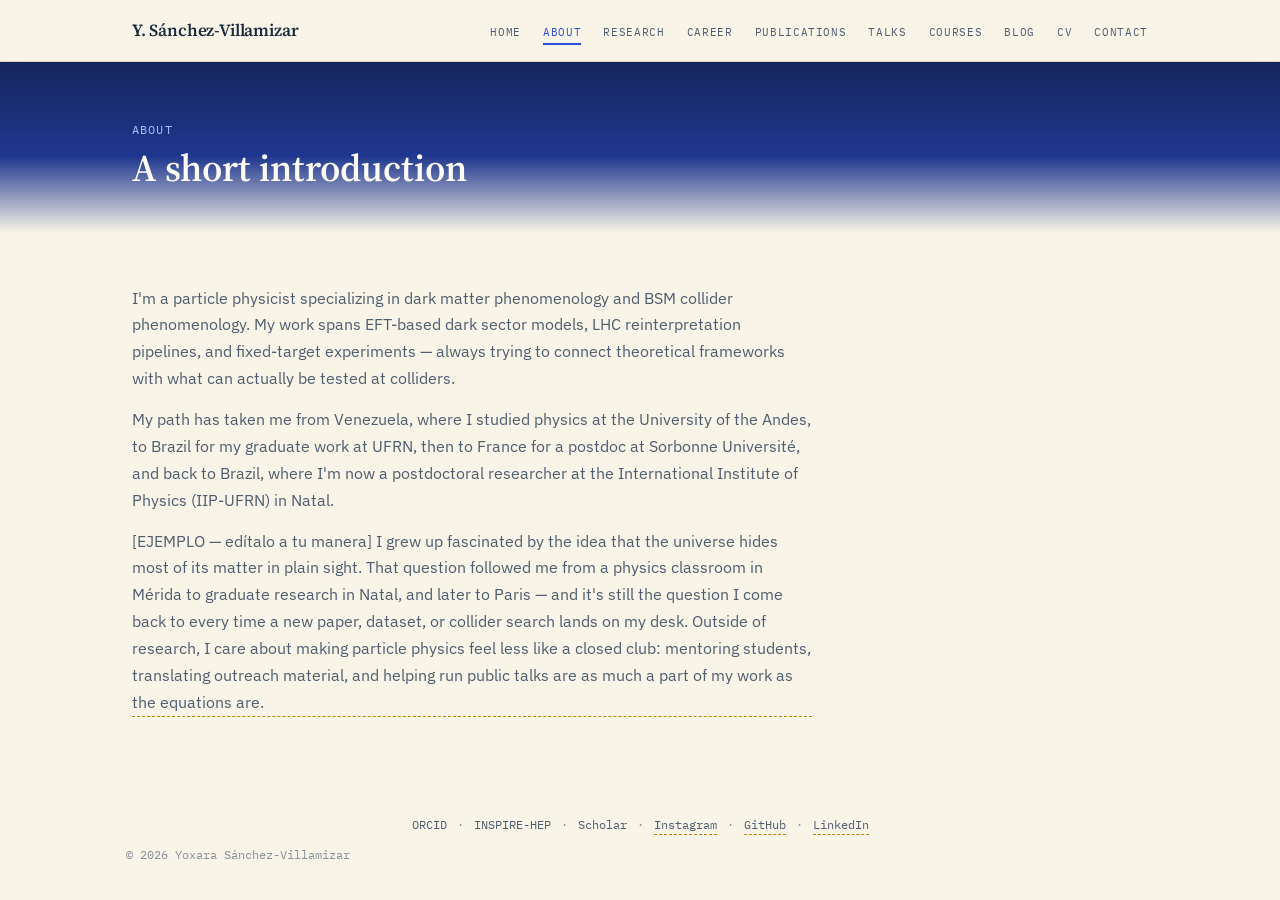
==== about.html @ 350db937 "new page" ====
<!DOCTYPE html>
<html lang="en">
<head>
<meta charset="UTF-8">
<meta name="viewport" content="width=device-width, initial-scale=1.0">
<title>About — Yoxara Sánchez-Villamizar</title>
<link rel="preconnect" href="https://fonts.googleapis.com">
<link href="https://fonts.googleapis.com/css2?family=Source+Serif+4:opsz,wght@8..60,400;8..60,500;8..60,600;8..60,700&family=IBM+Plex+Sans:wght@400;500;600&family=IBM+Plex+Mono:wght@400;500&display=swap" rel="stylesheet">
<link rel="stylesheet" href="styles.css">
</head>
<body>

<nav class="nav">
  <div class="nav-inner">
    <a href="index.html" class="nav-mark">Y. Sánchez-Villamizar</a>
    <button class="nav-burger" id="burger" aria-expanded="false">Menu ☰</button>
    <ul class="nav-links" id="navLinks">
      <li><a href="index.html">Home</a></li>
      <li><a href="about.html" class="active">About</a></li>
      <li><a href="research.html">Research</a></li>
      <li><a href="career.html">Career</a></li>
      <li><a href="publications.html">Publications</a></li>
      <li><a href="talks.html">Talks</a></li>
      <li><a href="courses.html">Courses</a></li>
      <li><a href="blog.html">Blog</a></li>
      <li><a href="cv.html">CV</a></li>
      <li><a href="contact.html">Contact</a></li>
    </ul>
  </div>
</nav>

<header class="banner banner-page" style="background-image:url('images/bg-about.jpg')">
  <div class="banner-overlay">
    <div class="container">
  <div class="eyebrow">About</div>
  <h1 class="page-title">A short introduction</h1>
</div>
  </div>
</header>

<main class="container page-main">
  <section class="reveal" style="border-bottom:none;">
    <p>
      I'm a particle physicist specializing in dark matter phenomenology and BSM collider
      phenomenology. My work spans EFT-based dark sector models, LHC reinterpretation pipelines,
      and fixed-target experiments — always trying to connect theoretical frameworks with what
      can actually be tested at colliders.
    </p>
    <p>
      My path has taken me from Venezuela, where I studied physics at the University of the Andes,
      to Brazil for my graduate work at UFRN, then to France for a postdoc at Sorbonne Université,
      and back to Brazil, where I'm now a postdoctoral researcher at the International Institute
      of Physics (IIP-UFRN) in Natal.
    </p>
    <p class="todo" data-todo="EJEMPLO — reescribe esto con tu voz; borra esta nota cuando lo edites">
      [EJEMPLO — edítalo a tu manera] I grew up fascinated by the idea that the universe hides
      most of its matter in plain sight. That question followed me from a physics classroom in
      Mérida to graduate research in Natal, and later to Paris — and it's still the question I
      come back to every time a new paper, dataset, or collider search lands on my desk. Outside
      of research, I care about making particle physics feel less like a closed club: mentoring
      students, translating outreach material, and helping run public talks are as much a part of
      my work as the equations are.
    </p>
  </section>
</main>

<footer>
  <div class="footer-social">
    <a href="https://orcid.org/0000-0001-6792-1734" target="_blank" rel="noopener">ORCID</a>
    <span>·</span>
    <a href="https://inspirehep.net/authors/1785072" target="_blank" rel="noopener">INSPIRE-HEP</a>
    <span>·</span>
    <a href="https://scholar.google.com/citations?user=L2GXOJ8AAAAJ&hl" target="_blank" rel="noopener">Scholar</a>
    <span>·</span>
    <a href="#" class="todo" data-todo="tu usuario de Instagram">Instagram</a>
    <span>·</span>
    <a href="#" class="todo" data-todo="tu usuario de GitHub">GitHub</a>
    <span>·</span>
    <a href="#" class="todo" data-todo="tu perfil de LinkedIn">LinkedIn</a>
  </div>
  <p>© <span id="year"></span> Yoxara Sánchez-Villamizar</p>
</footer>

<script src="site.js"></script>
</body>
</html>
---- styles.css ----
:root{
  --paper:#f8f4e8;
  --paper-raised:#fdfbf5;
  --ink:#1c2b3d;
  --ink-soft:#4f5d6e;
  --ink-faint:#8a9099;
  --accent:#2b4fd6;
  --accent-soft:#5470c9;
  --rule:#ddd3ba;
  --rule-soft:#e9e0cc;
  --todo:#b8860b;
  --todo-bg:#fdf5e2;
  --radius:3px;
  --shadow-sm:0 1px 2px rgba(28,43,61,.05), 0 1px 1px rgba(28,43,61,.04);
  --shadow-md:0 10px 24px -12px rgba(28,43,61,.18), 0 2px 6px rgba(28,43,61,.06);
  --ease:cubic-bezier(.22,1,.36,1);
  --serif:'Source Serif 4', Georgia, serif;
  --sans:'IBM Plex Sans', -apple-system, sans-serif;
  --mono:'IBM Plex Mono', 'SF Mono', monospace;
}
*{box-sizing:border-box; margin:0; padding:0;}
html{scroll-behavior:smooth;}
body{ background:var(--paper); color:var(--ink); font-family:var(--sans); line-height:1.68; font-size:16px; -webkit-font-smoothing:antialiased; }
.container{ max-width:1080px; margin:0 auto; padding:0 32px; }
a{ color:var(--accent); text-decoration:none; }
a:hover{ text-decoration:underline; }
a:focus-visible, button:focus-visible, input:focus-visible{ outline:2px solid var(--accent); outline-offset:2px; }

.todo{ position:relative; border-bottom:1.5px dashed var(--todo); cursor:help; }
.todo::after{
  content:attr(data-todo); position:absolute; left:0; bottom:-1.6em;
  font-family:var(--mono); font-size:11px; color:var(--todo); white-space:nowrap;
  opacity:0; pointer-events:none; transition:opacity .15s ease;
  background:var(--todo-bg); padding:2px 6px; border:1px solid var(--todo); z-index:5;
}
.todo:hover::after, .todo:focus-visible::after{ opacity:1; }

/* ---------- Nav (real links between pages) ---------- */
.nav{ position:sticky; top:0; z-index:20; background:rgba(248,244,232,0.88); border-bottom:1px solid var(--rule); backdrop-filter:blur(10px) saturate(1.1); transition:box-shadow .3s var(--ease); }
.nav-inner{ max-width:1080px; margin:0 auto; padding:16px 32px; display:flex; align-items:center; justify-content:space-between; gap:20px; flex-wrap:wrap; }
.nav-mark{ font-family:var(--serif); font-weight:600; font-size:17px; color:var(--ink); letter-spacing:-.01em; transition:opacity .2s var(--ease); }
.nav-mark:hover{ opacity:.7; text-decoration:none; }
.nav-links{ display:flex; gap:22px; list-style:none; flex-wrap:wrap; }
.nav-links a{ position:relative; font-family:var(--mono); font-size:11px; letter-spacing:.06em; text-transform:uppercase; color:var(--ink-soft); padding:4px 0; transition:color .2s var(--ease); }
.nav-links a::after{
  content:''; position:absolute; left:0; right:0; bottom:-2px; height:1.5px;
  background:var(--accent); transform:scaleX(0); transform-origin:left;
  transition:transform .25s var(--ease);
}
.nav-links a:hover{ color:var(--ink); text-decoration:none; }
.nav-links a:hover::after{ transform:scaleX(1); }
.nav-links a.active{ color:var(--accent); }
.nav-links a.active::after{ transform:scaleX(1); }

/* Mobile nav */
.nav-burger{ display:none; background:none; border:1px solid var(--rule); border-radius:var(--radius); padding:6px 10px; font-family:var(--mono); font-size:11px; color:var(--ink); }
@media (max-width:700px){
  .nav-burger{ display:block; }
  .nav-links{ display:none; width:100%; flex-direction:column; gap:2px; border-top:1px solid var(--rule); padding-top:10px; margin-top:8px; }
  .nav-links.open{ display:flex; }
}

/* ---------- Photo banner (page header / hero with background image) ---------- */
.banner{ position:relative; background-color:#16265e; background-size:cover; background-position:center; }
.banner-overlay{
  background:linear-gradient(180deg, rgba(22,38,94,.72) 0%, rgba(43,79,214,.4) 55%, var(--paper) 100%);
}
.banner-page .banner-overlay{ padding:58px 0 42px; }
.banner-hero .banner-overlay{ padding:70px 0 46px; }
.banner .eyebrow{ color:#a9c1ff; }
.banner .page-title, .banner .hero-title{ color:#fdfbf5; }
.banner .page-intro{ color:#e6e1d2; }
.banner .hero-authors{ color:#e6e1d2; }
.banner .hero-orcid, .banner .hero-orcid a{ color:#cdd6e6; }

/* ---------- Page header (no photo yet — plain paper version, unused once banner is added) ---------- */
.page-header{ padding:0; border:none; }
.eyebrow{ font-family:var(--mono); font-size:11.5px; text-transform:uppercase; letter-spacing:.1em; color:var(--accent); margin-bottom:8px; }
h1.page-title{ font-family:var(--serif); font-weight:600; font-size:clamp(28px,4.5vw,38px); line-height:1.15; }
.page-intro{ font-size:15.5px; color:var(--ink-soft); max-width:64ch; margin-top:12px; }

/* ---------- Hero (home page only) ---------- */
.hero{ padding:0; border:none; }
.hero-tag{ font-family:var(--mono); font-size:12.5px; color:var(--accent-soft); letter-spacing:.03em; margin-bottom:18px; }
.hero-tag span{ color:var(--ink-faint); }
h1.hero-title{ font-family:var(--serif); font-weight:600; font-size:clamp(32px, 5vw, 46px); line-height:1.12; margin-bottom:10px; }
.hero-authors{ font-size:15px; color:var(--ink-soft); margin-bottom:4px; }
.hero-orcid{ font-family:var(--mono); font-size:12px; color:var(--ink-faint); margin-bottom:28px; }
.hero-orcid a{ color:var(--ink-faint); }
.abstract-label{ font-family:var(--mono); font-size:11px; text-transform:uppercase; letter-spacing:.08em; color:var(--ink-faint); margin-bottom:8px; }
.abstract{ font-size:16.5px; color:var(--ink); max-width:66ch; border-left:2px solid var(--rule); padding-left:18px; }
.hero-links{ margin-top:26px; display:flex; gap:12px; flex-wrap:wrap; }
.hero-links a{ font-family:var(--mono); font-size:12px; border:1px solid var(--ink); padding:8px 16px; border-radius:var(--radius); color:var(--ink); transition:all .2s var(--ease); display:inline-block; }
.hero-links a:hover{ background:var(--ink); color:var(--paper); text-decoration:none; transform:translateY(-1px); box-shadow:var(--shadow-sm); }
.hero-links a.primary{ background:var(--accent); border-color:var(--accent); color:var(--paper-raised); box-shadow:var(--shadow-sm); }
.hero-links a.primary:hover{ background:#6f2c21; transform:translateY(-1px); box-shadow:var(--shadow-md); }

.divider{ display:flex; align-items:center; gap:14px; margin:0; color:var(--ink-faint); }
.divider::before, .divider::after{ content:''; flex:1; height:1px; background:var(--rule); }
.divider span{ font-family:var(--serif); font-style:italic; font-size:15px; color:var(--accent-soft); }

/* ---------- Home quick-links grid ---------- */
.quick-grid{ display:grid; grid-template-columns:repeat(auto-fit, minmax(200px,1fr)); gap:14px; margin-top:16px; }
.quick-card{ background:var(--paper-raised); border:1px solid var(--rule); border-radius:var(--radius); padding:20px; display:block; color:var(--ink); box-shadow:var(--shadow-sm); transition:transform .25s var(--ease), box-shadow .25s var(--ease), border-color .25s var(--ease); }
.quick-card:hover{ border-color:var(--accent-soft); text-decoration:none; transform:translateY(-3px); box-shadow:var(--shadow-md); }
.quick-card .qc-label{ font-family:var(--mono); font-size:10.5px; text-transform:uppercase; letter-spacing:.06em; color:var(--accent-soft); margin-bottom:6px; }
.quick-card h3{ font-family:var(--serif); font-size:16.5px; margin-bottom:4px; }
.quick-card p{ font-size:13px; color:var(--ink-soft); margin:0; }

/* ---------- Sections within a page ---------- */
section{ padding:52px 0; border-bottom:1px solid var(--rule); }
main > section:last-of-type, main.page-main{ border-bottom:none; }
h2.section-title{ font-family:var(--serif); font-weight:600; font-size:23px; margin-bottom:22px; padding-bottom:14px; border-bottom:1px solid var(--rule); }
p{ color:var(--ink-soft); margin-bottom:14px; max-width:68ch; }

/* ---------- Career timeline ---------- */
.timeline{ display:flex; flex-direction:column; position:relative; padding-left:26px; }
.timeline::before{ content:''; position:absolute; left:4px; top:6px; bottom:6px; width:1px; background:var(--rule); }
.tl-item{ display:grid; grid-template-columns:130px 1fr; gap:18px; padding:20px 0; position:relative; }
.tl-item::before{
  content:''; position:absolute; left:-26px; top:26px; width:9px; height:9px;
  border-radius:50%; background:var(--paper); border:2px solid var(--accent-soft);
}
.tl-item.current::before{ background:var(--accent); border-color:var(--accent); box-shadow:0 0 0 3px rgba(43,79,214,.16); }
.tl-date{ font-family:var(--mono); font-size:12px; color:var(--ink-faint); padding-top:3px; }
.tl-role{ font-family:var(--serif); font-weight:600; font-size:17.5px; margin-bottom:3px; }
.tl-place{ font-size:14.5px; color:var(--ink); margin-bottom:5px; }
.tl-desc{ font-size:13.8px; color:var(--ink-soft); }
.tl-item.current .tl-role::after{
  content:'current'; font-family:var(--mono); font-size:9.5px; text-transform:uppercase;
  color:var(--accent); border:1px solid var(--accent); border-radius:20px;
  padding:2px 8px; margin-left:10px; vertical-align:middle; letter-spacing:.06em;
}

/* ---------- Citation card (Publications / Talks) ---------- */
.citation{ border-left:2px solid var(--rule); padding:12px 0 12px 18px; margin-bottom:4px; transition:border-color .2s var(--ease); }
.citation:hover{ border-left-color:var(--accent-soft); }
.citation-meta{ font-family:var(--mono); font-size:11px; color:var(--ink-faint); display:flex; gap:10px; margin-bottom:5px; flex-wrap:wrap; }
.citation-meta .type{ color:var(--accent-soft); text-transform:uppercase; letter-spacing:.04em; }
.citation-title{ font-size:15px; color:var(--ink); font-weight:500; margin-bottom:3px; letter-spacing:-.005em; }
.citation-venue{ font-size:13.2px; color:var(--ink-soft); font-style:italic; }
.see-all{ margin-top:10px; font-family:var(--mono); font-size:12.5px; }
details.more-talks{ margin-top:4px; }
details.more-talks summary{ font-family:var(--mono); font-size:12.5px; color:var(--accent); cursor:pointer; list-style:none; }
details.more-talks summary::-webkit-details-marker{ display:none; }
details.more-talks summary::before{ content:'+ '; }
details.more-talks[open] summary::before{ content:'− '; }
details.more-talks .citation{ margin-top:12px; }

/* ---------- Cards (Research / Courses) ---------- */
.card-grid{ display:grid; grid-template-columns:repeat(auto-fit, minmax(230px,1fr)); gap:18px; }
.card{ background:var(--paper-raised); border:1px solid var(--rule); padding:20px; border-radius:var(--radius); box-shadow:var(--shadow-sm); transition:transform .25s var(--ease), box-shadow .25s var(--ease), border-color .25s var(--ease); }
.card:hover{ transform:translateY(-2px); box-shadow:var(--shadow-md); border-color:var(--accent-soft); }
.card h3{ font-family:var(--serif); font-size:16.5px; margin-bottom:8px; letter-spacing:-.005em; }
.card p{ font-size:13.3px; margin-bottom:10px; }
.tags{ display:flex; gap:6px; flex-wrap:wrap; }
.tag{ font-family:var(--mono); font-size:10.3px; color:var(--ink-soft); border:1px solid var(--rule); padding:2px 7px; border-radius:var(--radius); }

.two-col{ display:grid; grid-template-columns:1fr 1fr; gap:40px; }
@media (max-width:640px){ .two-col{ grid-template-columns:1fr; } }

.simple-list{ list-style:none; }
.simple-list li{ display:grid; grid-template-columns:110px 1fr; gap:14px; padding:10px 0; border-top:1px solid var(--rule); font-size:14px; }
.simple-list li:first-child{ border-top:none; }
.simple-list .yr{ font-family:var(--mono); color:var(--accent); font-size:12.5px; }
.simple-list .place{ color:var(--ink-faint); font-size:12.5px; display:block; margin-top:2px; }

.skills-block h4{ font-family:var(--mono); font-size:11px; text-transform:uppercase; letter-spacing:.06em; color:var(--ink-faint); margin-bottom:8px; }
.skills-block p{ font-size:14px; margin-bottom:22px; }

.post{ padding:16px 0; border-top:1px solid var(--rule); }
.post:first-child{ border-top:none; }
.post-date{ font-family:var(--mono); font-size:11.5px; color:var(--ink-faint); }
.post-title{ font-family:var(--serif); font-size:18px; margin:4px 0 6px; }
.post-excerpt{ font-size:14px; }

.contact-list{ display:flex; flex-direction:column; gap:10px; font-family:var(--mono); font-size:14px; }
.contact-list .label{ color:var(--ink-faint); display:inline-block; width:110px; }

footer{ padding:32px 0; text-align:center; }
footer p{ font-family:var(--mono); font-size:11.5px; color:var(--ink-faint); margin:0; }
.footer-social{ font-family:var(--mono); font-size:11.5px; color:var(--ink-faint); margin-bottom:10px; display:flex; align-items:center; justify-content:center; gap:10px; flex-wrap:wrap; }
.footer-social a{ color:var(--ink-soft); }
.footer-social a:hover{ color:var(--accent); }

@media (max-width:600px){
  .tl-item, .simple-list li{ grid-template-columns:1fr; gap:4px; }
}
@media (prefers-reduced-motion:no-preference){
  .reveal{ opacity:0; transform:translateY(14px); transition:opacity .5s ease, transform .5s ease; }
  .reveal.in{ opacity:1; transform:none; }
}
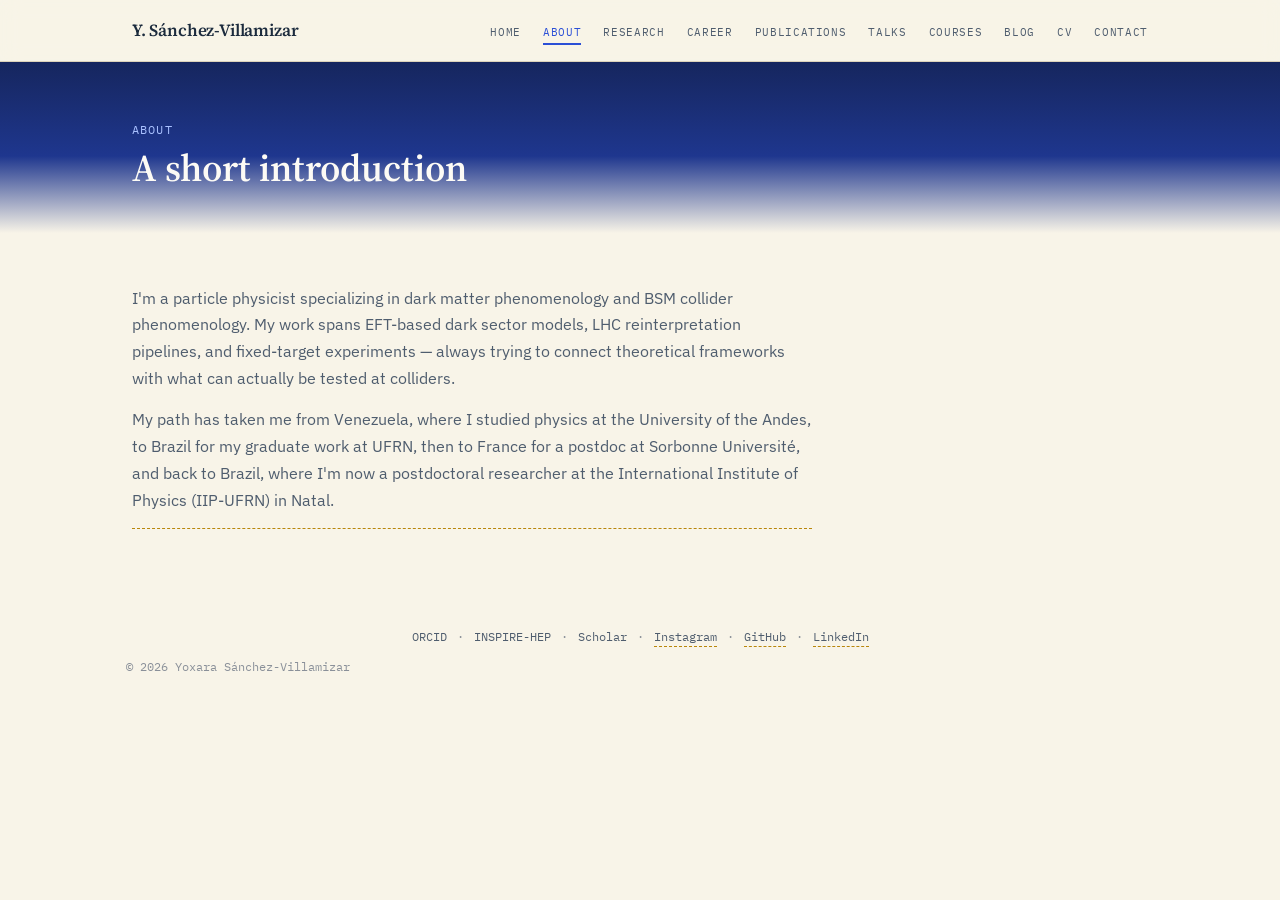
==== commit f4af5b16: "Remove example text from about.html Removed placeholder text about personal background and research " ====
--- a/about.html
+++ b/about.html
@@ -53,13 +53,7 @@
       of Physics (IIP-UFRN) in Natal.
     </p>
     <p class="todo" data-todo="EJEMPLO — reescribe esto con tu voz; borra esta nota cuando lo edites">
-      [EJEMPLO — edítalo a tu manera] I grew up fascinated by the idea that the universe hides
-      most of its matter in plain sight. That question followed me from a physics classroom in
-      Mérida to graduate research in Natal, and later to Paris — and it's still the question I
-      come back to every time a new paper, dataset, or collider search lands on my desk. Outside
-      of research, I care about making particle physics feel less like a closed club: mentoring
-      students, translating outreach material, and helping run public talks are as much a part of
-      my work as the equations are.
+
     </p>
   </section>
 </main>
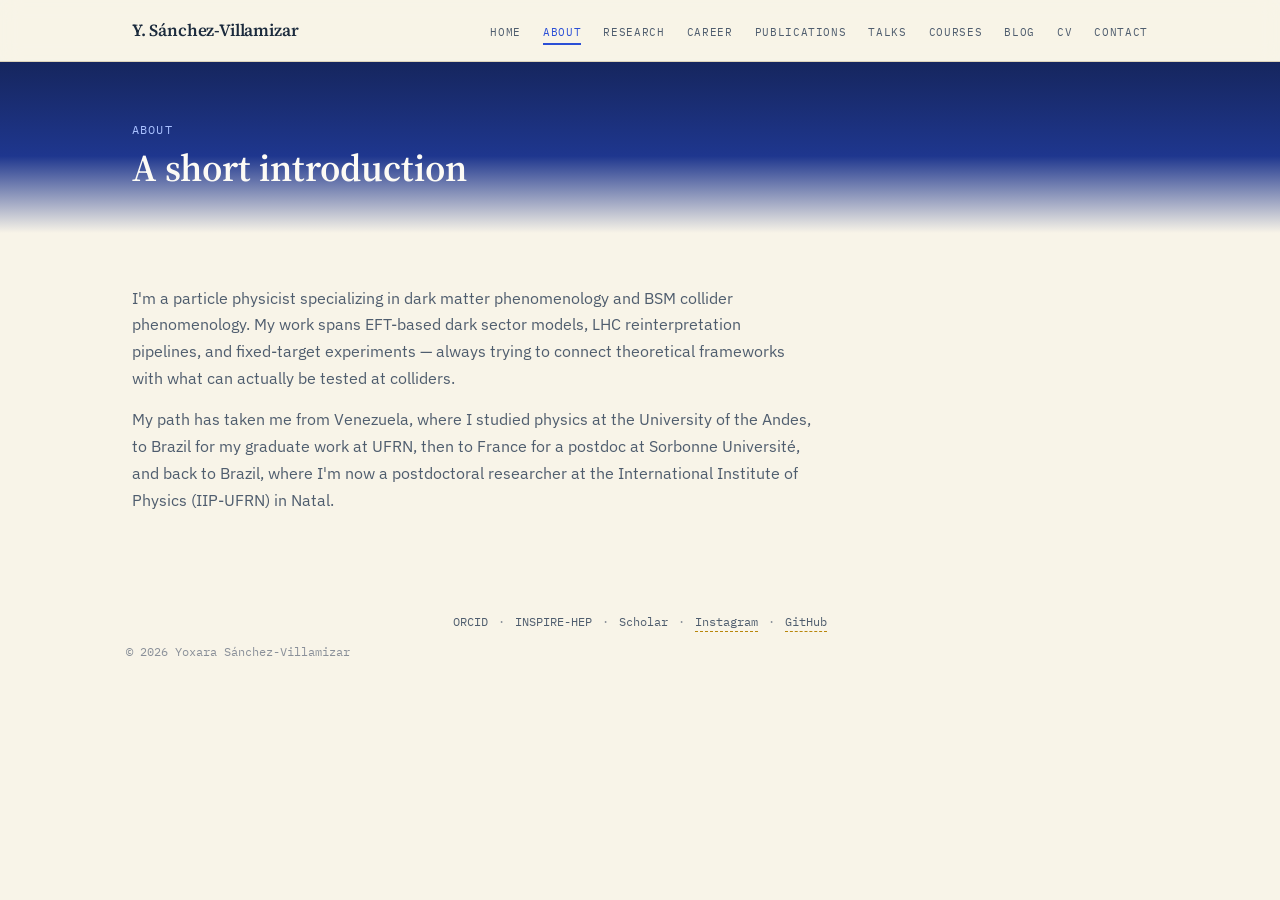
==== commit d0fdc12d: "Clean up about.html by removing todos and links Removed placeholder text and LinkedIn link from the " ====
--- a/about.html
+++ b/about.html
@@ -52,8 +52,6 @@
       and back to Brazil, where I'm now a postdoctoral researcher at the International Institute
       of Physics (IIP-UFRN) in Natal.
     </p>
-    <p class="todo" data-todo="EJEMPLO — reescribe esto con tu voz; borra esta nota cuando lo edites">
-
     </p>
   </section>
 </main>
@@ -69,8 +67,6 @@
     <a href="#" class="todo" data-todo="tu usuario de Instagram">Instagram</a>
     <span>·</span>
     <a href="#" class="todo" data-todo="tu usuario de GitHub">GitHub</a>
-    <span>·</span>
-    <a href="#" class="todo" data-todo="tu perfil de LinkedIn">LinkedIn</a>
   </div>
   <p>© <span id="year"></span> Yoxara Sánchez-Villamizar</p>
 </footer>
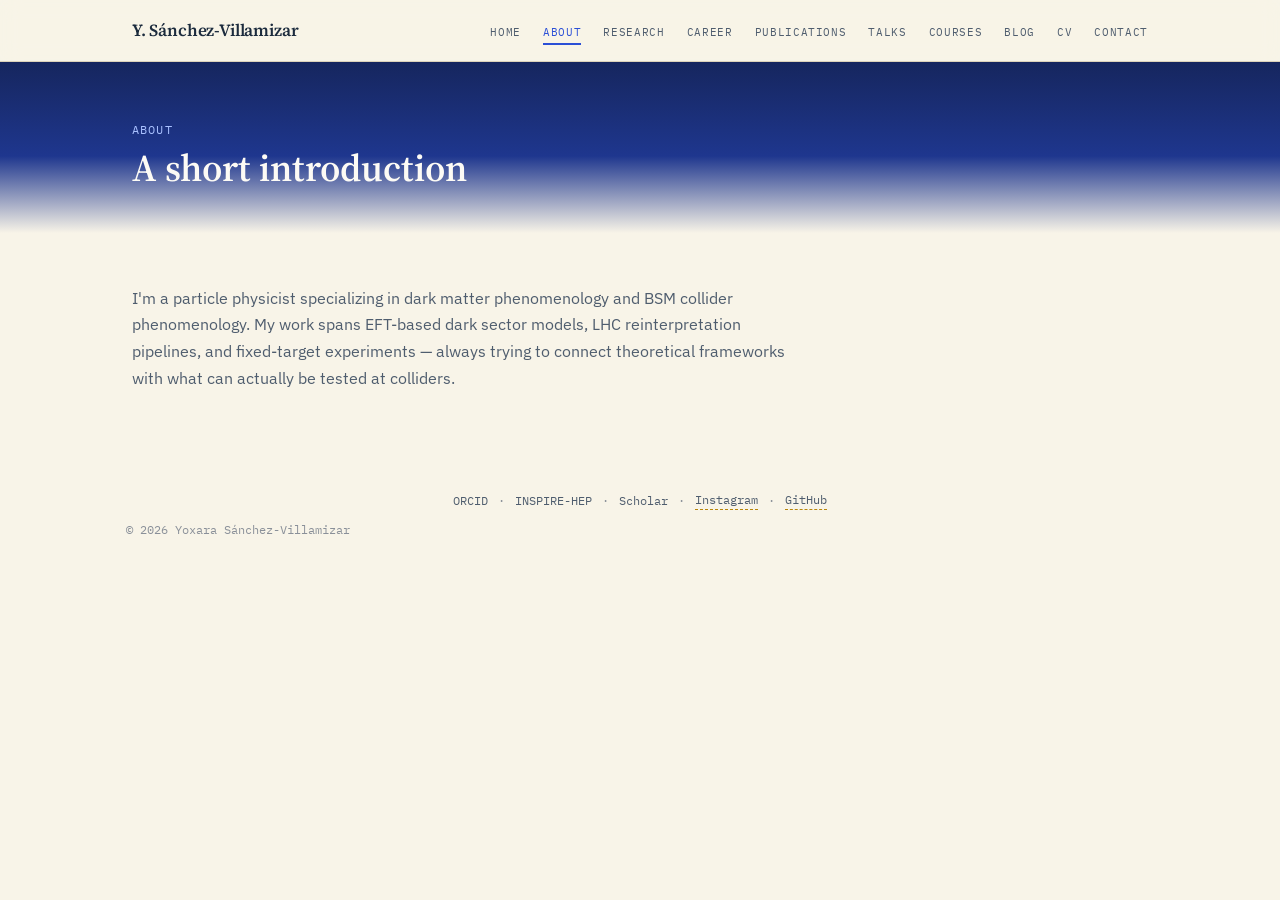
==== commit e7e04f78: "Update personal information in about.html" ====
--- a/about.html
+++ b/about.html
@@ -47,10 +47,10 @@
       can actually be tested at colliders.
     </p>
     <p>
-      My path has taken me from Venezuela, where I studied physics at the University of the Andes,
+      <!-- My path has taken me from Venezuela, where I studied physics at the University of the Andes,
       to Brazil for my graduate work at UFRN, then to France for a postdoc at Sorbonne Université,
       and back to Brazil, where I'm now a postdoctoral researcher at the International Institute
-      of Physics (IIP-UFRN) in Natal.
+      of Physics (IIP-UFRN) in Natal.-->
     </p>
     </p>
   </section>
@@ -64,9 +64,9 @@
     <span>·</span>
     <a href="https://scholar.google.com/citations?user=L2GXOJ8AAAAJ&hl" target="_blank" rel="noopener">Scholar</a>
     <span>·</span>
-    <a href="#" class="todo" data-todo="tu usuario de Instagram">Instagram</a>
+    <a href="#" class="todo" data-todo="@yoxarasv">Instagram</a>
     <span>·</span>
-    <a href="#" class="todo" data-todo="tu usuario de GitHub">GitHub</a>
+    <a href="#" class="todo" data-todo="Yoxara">GitHub</a>
   </div>
   <p>© <span id="year"></span> Yoxara Sánchez-Villamizar</p>
 </footer>
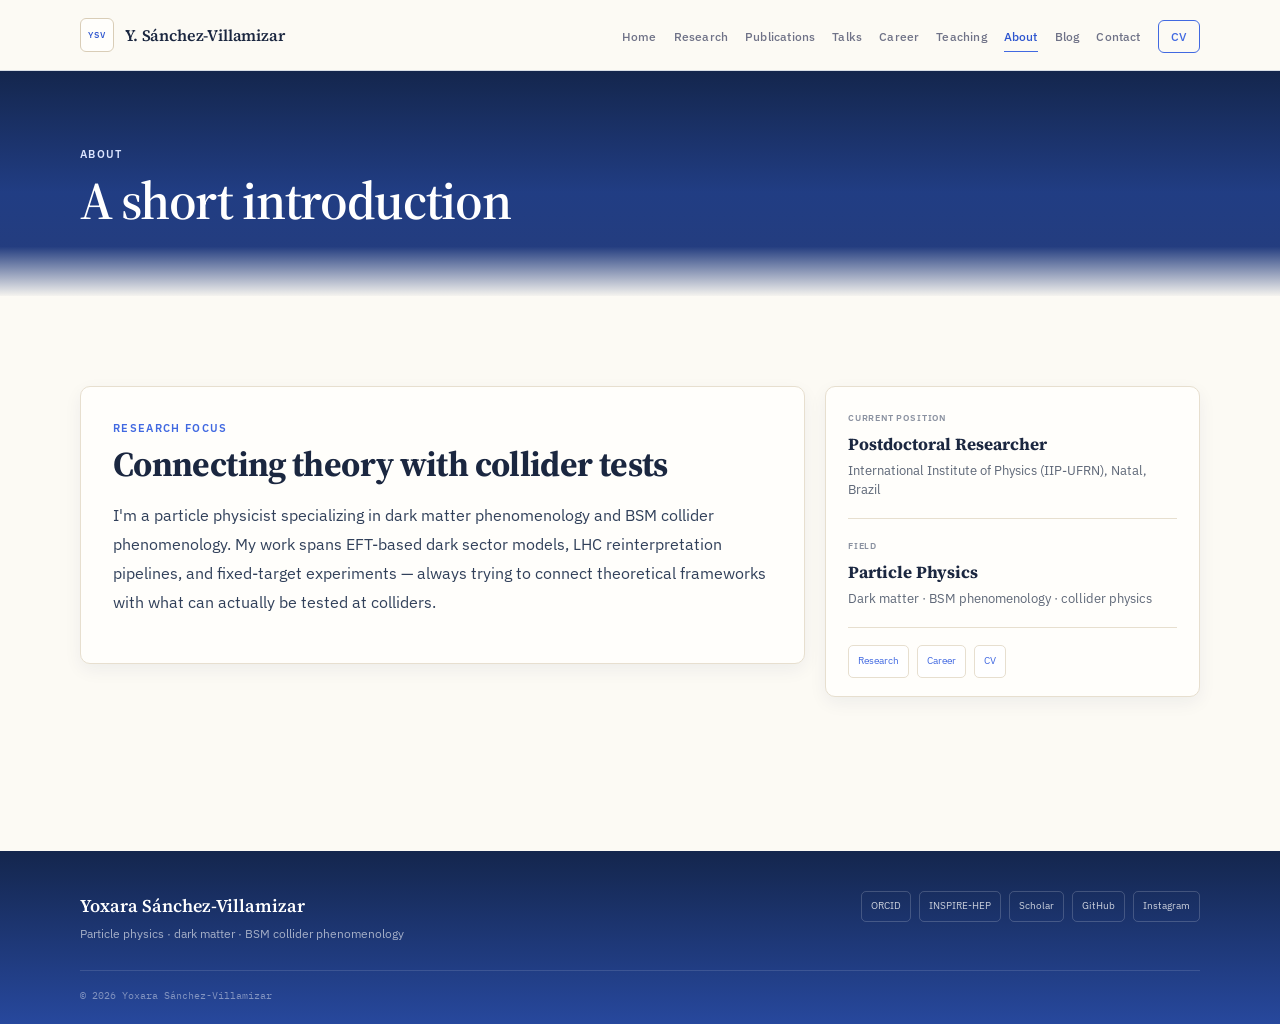
==== commit 1cc7d7b6: "update page" ====
--- a/about.html
+++ b/about.html
@@ -1,76 +1,81 @@
 <!DOCTYPE html>
+
 <html lang="en">
 <head>
-<meta charset="UTF-8">
-<meta name="viewport" content="width=device-width, initial-scale=1.0">
+<meta charset="utf-8"/>
+<meta content="width=device-width, initial-scale=1.0" name="viewport"/>
 <title>About — Yoxara Sánchez-Villamizar</title>
-<link rel="preconnect" href="https://fonts.googleapis.com">
-<link href="https://fonts.googleapis.com/css2?family=Source+Serif+4:opsz,wght@8..60,400;8..60,500;8..60,600;8..60,700&family=IBM+Plex+Sans:wght@400;500;600&family=IBM+Plex+Mono:wght@400;500&display=swap" rel="stylesheet">
-<link rel="stylesheet" href="styles.css">
+<meta content="About Yoxara Sánchez-Villamizar, particle physicist working on dark matter and BSM collider phenomenology." name="description"/>
+<meta content="#101d36" name="theme-color"/>
+<link href="https://yoxara.github.io/about.html" rel="canonical"/>
+<link href="https://fonts.googleapis.com" rel="preconnect"/>
+<link crossorigin="" href="https://fonts.gstatic.com" rel="preconnect"/>
+<link href="https://fonts.googleapis.com/css2?family=Source+Serif+4:opsz,wght@8..60,500;8..60,600;8..60,700&amp;family=IBM+Plex+Sans:wght@400;500;600&amp;family=IBM+Plex+Mono:wght@400;500&amp;display=swap" rel="stylesheet"/>
+<link href="styles.css" rel="stylesheet"/>
 </head>
-<body>
-
-<nav class="nav">
-  <div class="nav-inner">
-    <a href="index.html" class="nav-mark">Y. Sánchez-Villamizar</a>
-    <button class="nav-burger" id="burger" aria-expanded="false">Menu ☰</button>
-    <ul class="nav-links" id="navLinks">
-      <li><a href="index.html">Home</a></li>
-      <li><a href="about.html" class="active">About</a></li>
-      <li><a href="research.html">Research</a></li>
-      <li><a href="career.html">Career</a></li>
-      <li><a href="publications.html">Publications</a></li>
-      <li><a href="talks.html">Talks</a></li>
-      <li><a href="courses.html">Courses</a></li>
-      <li><a href="blog.html">Blog</a></li>
-      <li><a href="cv.html">CV</a></li>
-      <li><a href="contact.html">Contact</a></li>
-    </ul>
-  </div>
+<body class="page-about">
+<a class="skip-link" href="#main">Skip to content</a>
+<nav aria-label="Primary navigation" class="nav">
+<div class="nav-inner">
+<a aria-label="Yoxara Sánchez-Villamizar — Home" class="nav-mark" href="index.html">
+<span class="nav-monogram">YSV</span>
+<span class="nav-name">Y. Sánchez-Villamizar</span>
+</a>
+<button aria-controls="navLinks" aria-expanded="false" aria-label="Open navigation menu" class="nav-burger" id="burger" type="button">
+<span></span><span></span><span></span>
+</button>
+<ul class="nav-links" id="navLinks">
+<li><a href="index.html">Home</a></li>
+<li><a href="research.html">Research</a></li>
+<li><a href="publications.html">Publications</a></li>
+<li><a href="talks.html">Talks</a></li>
+<li><a href="career.html">Career</a></li>
+<li><a href="courses.html">Teaching</a></li>
+<li><a aria-current="page" class="active" href="about.html">About</a></li>
+<li><a href="blog.html">Blog</a></li>
+<li><a href="contact.html">Contact</a></li>
+<li><a class="nav-cv" href="cv.html">CV</a></li>
+</ul>
+</div>
 </nav>
-
 <header class="banner banner-page" style="background-image:url('images/bg-about.jpg')">
-  <div class="banner-overlay">
-    <div class="container">
-  <div class="eyebrow">About</div>
-  <h1 class="page-title">A short introduction</h1>
+<div class="banner-overlay">
+<div class="container">
+<div class="eyebrow">About</div>
+<h1 class="page-title">A short introduction</h1>
 </div>
-  </div>
+</div>
 </header>
-
-<main class="container page-main">
-  <section class="reveal" style="border-bottom:none;">
-    <p>
-      I'm a particle physicist specializing in dark matter phenomenology and BSM collider
-      phenomenology. My work spans EFT-based dark sector models, LHC reinterpretation pipelines,
-      and fixed-target experiments — always trying to connect theoretical frameworks with what
-      can actually be tested at colliders.
-    </p>
-    <p>
-      <!-- My path has taken me from Venezuela, where I studied physics at the University of the Andes,
-      to Brazil for my graduate work at UFRN, then to France for a postdoc at Sorbonne Université,
-      and back to Brazil, where I'm now a postdoctoral researcher at the International Institute
-      of Physics (IIP-UFRN) in Natal.-->
-    </p>
-    </p>
-  </section>
+<main class="container page-main" id="main">
+<section class="about-layout reveal">
+<article class="prose-card">
+<div class="eyebrow">Research focus</div>
+<h2>Connecting theory with collider tests</h2>
+<p>I'm a particle physicist specializing in dark matter phenomenology and BSM collider phenomenology. My work spans EFT-based dark sector models, LHC reinterpretation pipelines, and fixed-target experiments — always trying to connect theoretical frameworks with what can actually be tested at colliders.</p>
+</article>
+<aside class="profile-panel">
+<div class="profile-item"><span>Current position</span><strong>Postdoctoral Researcher</strong><small>International Institute of Physics (IIP-UFRN), Natal, Brazil</small></div>
+<div class="profile-item"><span>Field</span><strong>Particle Physics</strong><small>Dark matter · BSM phenomenology · collider physics</small></div>
+<div class="profile-actions"><a href="research.html">Research</a><a href="career.html">Career</a><a href="cv.html">CV</a></div>
+</aside>
+</section>
 </main>
-
-<footer>
-  <div class="footer-social">
-    <a href="https://orcid.org/0000-0001-6792-1734" target="_blank" rel="noopener">ORCID</a>
-    <span>·</span>
-    <a href="https://inspirehep.net/authors/1785072" target="_blank" rel="noopener">INSPIRE-HEP</a>
-    <span>·</span>
-    <a href="https://scholar.google.com/citations?user=L2GXOJ8AAAAJ&hl" target="_blank" rel="noopener">Scholar</a>
-    <span>·</span>
-    <a href="#" class="todo" data-todo="@yoxarasv">Instagram</a>
-    <span>·</span>
-    <a href="#" class="todo" data-todo="Yoxara">GitHub</a>
-  </div>
-  <p>© <span id="year"></span> Yoxara Sánchez-Villamizar</p>
+<footer class="site-footer">
+<div class="container footer-inner">
+<div>
+<div class="footer-name">Yoxara Sánchez-Villamizar</div>
+<p>Particle physics · dark matter · BSM collider phenomenology</p>
+</div>
+<div aria-label="External profiles" class="footer-social">
+<a href="https://orcid.org/0000-0001-6792-1734" rel="noopener" target="_blank">ORCID</a>
+<a href="https://inspirehep.net/authors/1785072" rel="noopener" target="_blank">INSPIRE-HEP</a>
+<a href="https://scholar.google.com/citations?user=L2GXOJ8AAAAJ" rel="noopener" target="_blank">Scholar</a>
+<a href="https://github.com/Yoxara" rel="noopener" target="_blank">GitHub</a>
+<a href="https://www.instagram.com/yoxara_sv/" rel="noopener" target="_blank">Instagram</a>
+</div>
+</div>
+<div class="container footer-bottom">© <span id="year"></span> Yoxara Sánchez-Villamizar</div>
 </footer>
-
 <script src="site.js"></script>
 </body>
-</html>
+</html>
--- a/styles.css
+++ b/styles.css
@@ -1,192 +1,258 @@
 :root{
-  --paper:#f8f4e8;
-  --paper-raised:#fdfbf5;
-  --ink:#1c2b3d;
-  --ink-soft:#4f5d6e;
-  --ink-faint:#8a9099;
-  --accent:#2b4fd6;
-  --accent-soft:#5470c9;
-  --rule:#ddd3ba;
-  --rule-soft:#e9e0cc;
-  --todo:#b8860b;
-  --todo-bg:#fdf5e2;
-  --radius:3px;
-  --shadow-sm:0 1px 2px rgba(28,43,61,.05), 0 1px 1px rgba(28,43,61,.04);
-  --shadow-md:0 10px 24px -12px rgba(28,43,61,.18), 0 2px 6px rgba(28,43,61,.06);
+  --bg:#fcfaf4;
+  --surface:#fffefb;
+  --surface-soft:#ffffff;
+  --ink:#1b2740;
+  --ink-2:#31405a;
+  --muted:#5f6878;
+  --faint:#8a91a0;
+  --accent:#4169e1;
+  --accent-strong:#2d55cf;
+  --accent-soft:#e9efff;
+  --line:#e7dfcf;
+  --line-strong:#d9cdb7;
+  --navy:#14264d;
+  --navy-2:#27489d;
+  --radius-sm:6px;
+  --radius:10px;
+  --radius-lg:14px;
+  --shadow-sm:0 6px 18px rgba(20,38,77,.06);
+  --shadow-md:0 16px 36px rgba(20,38,77,.09);
   --ease:cubic-bezier(.22,1,.36,1);
-  --serif:'Source Serif 4', Georgia, serif;
-  --sans:'IBM Plex Sans', -apple-system, sans-serif;
-  --mono:'IBM Plex Mono', 'SF Mono', monospace;
-}
-*{box-sizing:border-box; margin:0; padding:0;}
-html{scroll-behavior:smooth;}
-body{ background:var(--paper); color:var(--ink); font-family:var(--sans); line-height:1.68; font-size:16px; -webkit-font-smoothing:antialiased; }
-.container{ max-width:1080px; margin:0 auto; padding:0 32px; }
-a{ color:var(--accent); text-decoration:none; }
-a:hover{ text-decoration:underline; }
-a:focus-visible, button:focus-visible, input:focus-visible{ outline:2px solid var(--accent); outline-offset:2px; }
-
-.todo{ position:relative; border-bottom:1.5px dashed var(--todo); cursor:help; }
-.todo::after{
-  content:attr(data-todo); position:absolute; left:0; bottom:-1.6em;
-  font-family:var(--mono); font-size:11px; color:var(--todo); white-space:nowrap;
-  opacity:0; pointer-events:none; transition:opacity .15s ease;
-  background:var(--todo-bg); padding:2px 6px; border:1px solid var(--todo); z-index:5;
-}
-.todo:hover::after, .todo:focus-visible::after{ opacity:1; }
-
-/* ---------- Nav (real links between pages) ---------- */
-.nav{ position:sticky; top:0; z-index:20; background:rgba(248,244,232,0.88); border-bottom:1px solid var(--rule); backdrop-filter:blur(10px) saturate(1.1); transition:box-shadow .3s var(--ease); }
-.nav-inner{ max-width:1080px; margin:0 auto; padding:16px 32px; display:flex; align-items:center; justify-content:space-between; gap:20px; flex-wrap:wrap; }
-.nav-mark{ font-family:var(--serif); font-weight:600; font-size:17px; color:var(--ink); letter-spacing:-.01em; transition:opacity .2s var(--ease); }
-.nav-mark:hover{ opacity:.7; text-decoration:none; }
-.nav-links{ display:flex; gap:22px; list-style:none; flex-wrap:wrap; }
-.nav-links a{ position:relative; font-family:var(--mono); font-size:11px; letter-spacing:.06em; text-transform:uppercase; color:var(--ink-soft); padding:4px 0; transition:color .2s var(--ease); }
-.nav-links a::after{
-  content:''; position:absolute; left:0; right:0; bottom:-2px; height:1.5px;
-  background:var(--accent); transform:scaleX(0); transform-origin:left;
-  transition:transform .25s var(--ease);
-}
-.nav-links a:hover{ color:var(--ink); text-decoration:none; }
-.nav-links a:hover::after{ transform:scaleX(1); }
-.nav-links a.active{ color:var(--accent); }
-.nav-links a.active::after{ transform:scaleX(1); }
-
-/* Mobile nav */
-.nav-burger{ display:none; background:none; border:1px solid var(--rule); border-radius:var(--radius); padding:6px 10px; font-family:var(--mono); font-size:11px; color:var(--ink); }
-@media (max-width:700px){
-  .nav-burger{ display:block; }
-  .nav-links{ display:none; width:100%; flex-direction:column; gap:2px; border-top:1px solid var(--rule); padding-top:10px; margin-top:8px; }
-  .nav-links.open{ display:flex; }
-}
-
-/* ---------- Photo banner (page header / hero with background image) ---------- */
-.banner{ position:relative; background-color:#16265e; background-size:cover; background-position:center; }
-.banner-overlay{
-  background:linear-gradient(180deg, rgba(22,38,94,.72) 0%, rgba(43,79,214,.4) 55%, var(--paper) 100%);
-}
-.banner-page .banner-overlay{ padding:58px 0 42px; }
-.banner-hero .banner-overlay{ padding:70px 0 46px; }
-.banner .eyebrow{ color:#a9c1ff; }
-.banner .page-title, .banner .hero-title{ color:#fdfbf5; }
-.banner .page-intro{ color:#e6e1d2; }
-.banner .hero-authors{ color:#e6e1d2; }
-.banner .hero-orcid, .banner .hero-orcid a{ color:#cdd6e6; }
-
-/* ---------- Page header (no photo yet — plain paper version, unused once banner is added) ---------- */
-.page-header{ padding:0; border:none; }
-.eyebrow{ font-family:var(--mono); font-size:11.5px; text-transform:uppercase; letter-spacing:.1em; color:var(--accent); margin-bottom:8px; }
-h1.page-title{ font-family:var(--serif); font-weight:600; font-size:clamp(28px,4.5vw,38px); line-height:1.15; }
-.page-intro{ font-size:15.5px; color:var(--ink-soft); max-width:64ch; margin-top:12px; }
-
-/* ---------- Hero (home page only) ---------- */
-.hero{ padding:0; border:none; }
-.hero-tag{ font-family:var(--mono); font-size:12.5px; color:var(--accent-soft); letter-spacing:.03em; margin-bottom:18px; }
-.hero-tag span{ color:var(--ink-faint); }
-h1.hero-title{ font-family:var(--serif); font-weight:600; font-size:clamp(32px, 5vw, 46px); line-height:1.12; margin-bottom:10px; }
-.hero-authors{ font-size:15px; color:var(--ink-soft); margin-bottom:4px; }
-.hero-orcid{ font-family:var(--mono); font-size:12px; color:var(--ink-faint); margin-bottom:28px; }
-.hero-orcid a{ color:var(--ink-faint); }
-.abstract-label{ font-family:var(--mono); font-size:11px; text-transform:uppercase; letter-spacing:.08em; color:var(--ink-faint); margin-bottom:8px; }
-.abstract{ font-size:16.5px; color:var(--ink); max-width:66ch; border-left:2px solid var(--rule); padding-left:18px; }
-.hero-links{ margin-top:26px; display:flex; gap:12px; flex-wrap:wrap; }
-.hero-links a{ font-family:var(--mono); font-size:12px; border:1px solid var(--ink); padding:8px 16px; border-radius:var(--radius); color:var(--ink); transition:all .2s var(--ease); display:inline-block; }
-.hero-links a:hover{ background:var(--ink); color:var(--paper); text-decoration:none; transform:translateY(-1px); box-shadow:var(--shadow-sm); }
-.hero-links a.primary{ background:var(--accent); border-color:var(--accent); color:var(--paper-raised); box-shadow:var(--shadow-sm); }
-.hero-links a.primary:hover{ background:#6f2c21; transform:translateY(-1px); box-shadow:var(--shadow-md); }
-
-.divider{ display:flex; align-items:center; gap:14px; margin:0; color:var(--ink-faint); }
-.divider::before, .divider::after{ content:''; flex:1; height:1px; background:var(--rule); }
-.divider span{ font-family:var(--serif); font-style:italic; font-size:15px; color:var(--accent-soft); }
-
-/* ---------- Home quick-links grid ---------- */
-.quick-grid{ display:grid; grid-template-columns:repeat(auto-fit, minmax(200px,1fr)); gap:14px; margin-top:16px; }
-.quick-card{ background:var(--paper-raised); border:1px solid var(--rule); border-radius:var(--radius); padding:20px; display:block; color:var(--ink); box-shadow:var(--shadow-sm); transition:transform .25s var(--ease), box-shadow .25s var(--ease), border-color .25s var(--ease); }
-.quick-card:hover{ border-color:var(--accent-soft); text-decoration:none; transform:translateY(-3px); box-shadow:var(--shadow-md); }
-.quick-card .qc-label{ font-family:var(--mono); font-size:10.5px; text-transform:uppercase; letter-spacing:.06em; color:var(--accent-soft); margin-bottom:6px; }
-.quick-card h3{ font-family:var(--serif); font-size:16.5px; margin-bottom:4px; }
-.quick-card p{ font-size:13px; color:var(--ink-soft); margin:0; }
-
-/* ---------- Sections within a page ---------- */
-section{ padding:52px 0; border-bottom:1px solid var(--rule); }
-main > section:last-of-type, main.page-main{ border-bottom:none; }
-h2.section-title{ font-family:var(--serif); font-weight:600; font-size:23px; margin-bottom:22px; padding-bottom:14px; border-bottom:1px solid var(--rule); }
-p{ color:var(--ink-soft); margin-bottom:14px; max-width:68ch; }
-
-/* ---------- Career timeline ---------- */
-.timeline{ display:flex; flex-direction:column; position:relative; padding-left:26px; }
-.timeline::before{ content:''; position:absolute; left:4px; top:6px; bottom:6px; width:1px; background:var(--rule); }
-.tl-item{ display:grid; grid-template-columns:130px 1fr; gap:18px; padding:20px 0; position:relative; }
-.tl-item::before{
-  content:''; position:absolute; left:-26px; top:26px; width:9px; height:9px;
-  border-radius:50%; background:var(--paper); border:2px solid var(--accent-soft);
-}
-.tl-item.current::before{ background:var(--accent); border-color:var(--accent); box-shadow:0 0 0 3px rgba(43,79,214,.16); }
-.tl-date{ font-family:var(--mono); font-size:12px; color:var(--ink-faint); padding-top:3px; }
-.tl-role{ font-family:var(--serif); font-weight:600; font-size:17.5px; margin-bottom:3px; }
-.tl-place{ font-size:14.5px; color:var(--ink); margin-bottom:5px; }
-.tl-desc{ font-size:13.8px; color:var(--ink-soft); }
-.tl-item.current .tl-role::after{
-  content:'current'; font-family:var(--mono); font-size:9.5px; text-transform:uppercase;
-  color:var(--accent); border:1px solid var(--accent); border-radius:20px;
-  padding:2px 8px; margin-left:10px; vertical-align:middle; letter-spacing:.06em;
-}
-
-/* ---------- Citation card (Publications / Talks) ---------- */
-.citation{ border-left:2px solid var(--rule); padding:12px 0 12px 18px; margin-bottom:4px; transition:border-color .2s var(--ease); }
-.citation:hover{ border-left-color:var(--accent-soft); }
-.citation-meta{ font-family:var(--mono); font-size:11px; color:var(--ink-faint); display:flex; gap:10px; margin-bottom:5px; flex-wrap:wrap; }
-.citation-meta .type{ color:var(--accent-soft); text-transform:uppercase; letter-spacing:.04em; }
-.citation-title{ font-size:15px; color:var(--ink); font-weight:500; margin-bottom:3px; letter-spacing:-.005em; }
-.citation-venue{ font-size:13.2px; color:var(--ink-soft); font-style:italic; }
-.see-all{ margin-top:10px; font-family:var(--mono); font-size:12.5px; }
-details.more-talks{ margin-top:4px; }
-details.more-talks summary{ font-family:var(--mono); font-size:12.5px; color:var(--accent); cursor:pointer; list-style:none; }
-details.more-talks summary::-webkit-details-marker{ display:none; }
-details.more-talks summary::before{ content:'+ '; }
-details.more-talks[open] summary::before{ content:'− '; }
-details.more-talks .citation{ margin-top:12px; }
-
-/* ---------- Cards (Research / Courses) ---------- */
-.card-grid{ display:grid; grid-template-columns:repeat(auto-fit, minmax(230px,1fr)); gap:18px; }
-.card{ background:var(--paper-raised); border:1px solid var(--rule); padding:20px; border-radius:var(--radius); box-shadow:var(--shadow-sm); transition:transform .25s var(--ease), box-shadow .25s var(--ease), border-color .25s var(--ease); }
-.card:hover{ transform:translateY(-2px); box-shadow:var(--shadow-md); border-color:var(--accent-soft); }
-.card h3{ font-family:var(--serif); font-size:16.5px; margin-bottom:8px; letter-spacing:-.005em; }
-.card p{ font-size:13.3px; margin-bottom:10px; }
-.tags{ display:flex; gap:6px; flex-wrap:wrap; }
-.tag{ font-family:var(--mono); font-size:10.3px; color:var(--ink-soft); border:1px solid var(--rule); padding:2px 7px; border-radius:var(--radius); }
-
-.two-col{ display:grid; grid-template-columns:1fr 1fr; gap:40px; }
-@media (max-width:640px){ .two-col{ grid-template-columns:1fr; } }
-
-.simple-list{ list-style:none; }
-.simple-list li{ display:grid; grid-template-columns:110px 1fr; gap:14px; padding:10px 0; border-top:1px solid var(--rule); font-size:14px; }
-.simple-list li:first-child{ border-top:none; }
-.simple-list .yr{ font-family:var(--mono); color:var(--accent); font-size:12.5px; }
-.simple-list .place{ color:var(--ink-faint); font-size:12.5px; display:block; margin-top:2px; }
-
-.skills-block h4{ font-family:var(--mono); font-size:11px; text-transform:uppercase; letter-spacing:.06em; color:var(--ink-faint); margin-bottom:8px; }
-.skills-block p{ font-size:14px; margin-bottom:22px; }
-
-.post{ padding:16px 0; border-top:1px solid var(--rule); }
-.post:first-child{ border-top:none; }
-.post-date{ font-family:var(--mono); font-size:11.5px; color:var(--ink-faint); }
-.post-title{ font-family:var(--serif); font-size:18px; margin:4px 0 6px; }
-.post-excerpt{ font-size:14px; }
-
-.contact-list{ display:flex; flex-direction:column; gap:10px; font-family:var(--mono); font-size:14px; }
-.contact-list .label{ color:var(--ink-faint); display:inline-block; width:110px; }
-
-footer{ padding:32px 0; text-align:center; }
-footer p{ font-family:var(--mono); font-size:11.5px; color:var(--ink-faint); margin:0; }
-.footer-social{ font-family:var(--mono); font-size:11.5px; color:var(--ink-faint); margin-bottom:10px; display:flex; align-items:center; justify-content:center; gap:10px; flex-wrap:wrap; }
-.footer-social a{ color:var(--ink-soft); }
-.footer-social a:hover{ color:var(--accent); }
+  --serif:'Source Serif 4',Georgia,serif;
+  --sans:'IBM Plex Sans',-apple-system,BlinkMacSystemFont,'Segoe UI',sans-serif;
+  --mono:'IBM Plex Mono','SFMono-Regular',Consolas,monospace;
+}
+
+*{box-sizing:border-box;margin:0;padding:0}
+html{scroll-behavior:smooth;background:var(--bg)}
+body{min-height:100vh;background:var(--bg);color:var(--ink);font-family:var(--sans);font-size:16px;line-height:1.68;-webkit-font-smoothing:antialiased;text-rendering:optimizeLegibility}
+img{max-width:100%;display:block}
+a{color:var(--accent);text-decoration:none;text-underline-offset:3px;text-decoration-thickness:1px}
+a:hover{text-decoration:underline}
+a:focus-visible,button:focus-visible{outline:2px solid var(--accent);outline-offset:3px;border-radius:4px}
+.container{width:min(1120px,calc(100% - 48px));margin-inline:auto}
+.skip-link{position:fixed;left:18px;top:12px;z-index:1000;transform:translateY(-160%);background:var(--ink);color:#fff;padding:9px 13px;border-radius:var(--radius-sm);font-size:13px;font-weight:600}
+.skip-link:focus{transform:none}
+
+.nav{position:sticky;top:0;z-index:100;background:rgba(252,250,244,.95);border-bottom:1px solid rgba(203,211,223,.72);backdrop-filter:blur(14px);transition:box-shadow .2s var(--ease),background .2s var(--ease)}
+.nav.scrolled{background:rgba(255,254,251,.98);box-shadow:0 7px 22px rgba(20,38,77,.08)}
+.nav-inner{width:min(1120px,calc(100% - 48px));min-height:70px;margin-inline:auto;display:flex;align-items:center;justify-content:space-between;gap:26px}
+.nav-mark{display:flex;align-items:center;gap:11px;color:var(--ink);font-family:var(--serif);font-size:16px;font-weight:600;white-space:nowrap;letter-spacing:-.01em}
+.nav-mark:hover{text-decoration:none;color:var(--accent)}
+.nav-monogram{display:grid;place-items:center;width:34px;height:34px;border:1px solid var(--line-strong);border-radius:6px;background:var(--surface);color:var(--accent-strong);font-family:var(--mono);font-size:9px;font-weight:500;letter-spacing:.08em}
+.nav-links{display:flex;align-items:center;justify-content:flex-end;gap:17px;list-style:none}
+.nav-links a{position:relative;color:#6f7287;font-family:var(--sans);font-size:12px;font-weight:500;letter-spacing:.015em;white-space:nowrap;transition:color .18s var(--ease)}
+.nav-links a:hover,.nav-links a.active{color:var(--accent-strong);text-decoration:none}
+.nav-links a:not(.nav-cv)::after{content:'';position:absolute;left:0;right:0;bottom:-8px;height:1px;background:var(--accent);transform:scaleX(0);transform-origin:left;transition:transform .2s var(--ease)}
+.nav-links a:hover::after,.nav-links a.active::after{transform:scaleX(1)}
+.nav-links a.nav-cv{padding:8px 12px;border:1px solid var(--accent);border-radius:6px;color:var(--accent);background:transparent}
+.nav-links a.nav-cv:hover,.nav-links a.nav-cv.active{background:var(--accent);color:#fff}
+.nav-burger{display:none;width:42px;height:40px;border:1px solid var(--line-strong);border-radius:7px;background:var(--surface);align-items:center;justify-content:center;flex-direction:column;gap:4px;cursor:pointer}
+.nav-burger span{width:18px;height:1.5px;background:var(--ink);transition:transform .2s ease,opacity .2s ease}
+.nav-burger[aria-expanded="true"] span:nth-child(1){transform:translateY(5.5px) rotate(45deg)}
+.nav-burger[aria-expanded="true"] span:nth-child(2){opacity:0}
+.nav-burger[aria-expanded="true"] span:nth-child(3){transform:translateY(-5.5px) rotate(-45deg)}
+
+.banner{position:relative;background-color:var(--navy);background-position:center;background-size:cover;overflow:hidden}
+.banner-overlay{background:linear-gradient(180deg, rgba(20,38,77,.88) 0%, rgba(39,72,157,.68) 54%, rgba(65,105,225,.34) 78%, rgba(252,250,244,.97) 100%)}
+.banner-page .banner-overlay{padding:74px 0 66px}
+.banner-hero .banner-overlay{padding:104px 0 100px}
+.banner .eyebrow,.banner .hero-tag{color:#dbe4ff}
+.banner .page-title,.banner .hero-title{color:#fff}
+.banner .page-intro,.banner .hero-authors{color:rgba(255,255,255,.84)}
+.hero-shell{display:grid;grid-template-columns:minmax(0,900px) 1fr;align-items:end}
+.hero-copy{max-width:900px}
+.hero-tag,.eyebrow{font-family:var(--sans);font-size:11px;font-weight:600;letter-spacing:.12em;text-transform:uppercase}
+.hero-tag{margin-bottom:17px}
+h1.hero-title{font-family:var(--serif);font-weight:600;font-size:clamp(43px,6.5vw,70px);line-height:1.02;letter-spacing:-.03em;max-width:920px;margin-bottom:23px}
+.hero-authors{font-size:16px;max-width:760px;margin-bottom:26px}
+.hero-profile-links{display:flex;gap:8px;flex-wrap:wrap}
+.hero-profile-links a{display:inline-flex;align-items:center;border:1px solid rgba(255,255,255,.26);border-radius:5px;padding:8px 10px;color:rgba(255,255,255,.9);background:rgba(255,255,255,.035);font-family:var(--sans);font-size:11px}
+.hero-profile-links a:hover{background:rgba(255,255,255,.09);color:#fff;text-decoration:none}
+.banner-page .eyebrow{margin-bottom:10px}
+h1.page-title{font-family:var(--serif);font-size:clamp(37px,5vw,53px);line-height:1.06;letter-spacing:-.025em;font-weight:600}
+.page-intro{max-width:700px;margin-top:15px;font-size:16px}
+
+.page-main{padding:38px 0 72px}
+.home-main{padding-top:0}
+section{padding:52px 0;border-bottom:1px solid var(--line)}
+main>section:last-child{border-bottom:0}
+p{color:var(--muted);max-width:72ch;margin-bottom:14px}
+.eyebrow{color:var(--accent);margin-bottom:8px}
+.home-intro{position:relative;margin-top:-30px;padding:32px 34px;border:1px solid var(--line);border-radius:var(--radius-lg);background:linear-gradient(180deg, rgba(255,255,252,.99) 0%, rgba(255,254,250,.99) 100%);box-shadow:var(--shadow-md);display:grid;grid-template-columns:minmax(0,1.45fr) minmax(260px,.8fr);gap:42px;align-items:center;z-index:5}
+.display-title{font-family:var(--serif);font-size:clamp(28px,4vw,40px);line-height:1.1;letter-spacing:-.022em;margin-bottom:15px;font-weight:600}
+.lead{font-size:16.5px;color:var(--ink-2);max-width:65ch}
+.focus-panel{display:grid;gap:0;padding-left:26px;border-left:1px solid var(--line)}
+.focus-panel span{display:block;padding:12px 0;border-bottom:1px solid var(--line);color:var(--ink-2);font-family:var(--sans);font-size:13px}
+.focus-panel span:last-child{border-bottom:0}
+.hero-links{display:flex;align-items:center;gap:9px;flex-wrap:wrap;margin-top:24px}
+.hero-links a{display:inline-flex;align-items:center;justify-content:center;min-height:39px;padding:8px 13px;border:1px solid var(--line-strong);border-radius:6px;background:var(--surface);color:var(--ink-2);font-size:12px;font-weight:500;transition:background .18s var(--ease),border-color .18s var(--ease),color .18s var(--ease),transform .18s var(--ease)}
+.hero-links a:hover{border-color:#bcae93;color:var(--accent-strong);text-decoration:none;transform:translateY(-1px)}
+.hero-links a.primary{border-color:var(--accent);background:var(--accent);color:#fff}
+.hero-links a.primary:hover{background:var(--accent-strong);border-color:var(--accent-strong)}
+
+.section-heading{display:flex;align-items:flex-end;justify-content:space-between;gap:30px;margin-bottom:26px}
+.section-heading p{margin:0;max-width:430px;text-align:right;font-size:14px}
+h2.section-title{font-family:var(--serif);font-weight:600;font-size:clamp(24px,3vw,30px);letter-spacing:-.016em;padding-bottom:13px;margin-bottom:24px;border-bottom:1px solid var(--line)}
+h2.section-title.clean{padding:0;margin:0;border:0}
+.section-title-spaced{margin-top:42px}
+.section-title-compact{margin-top:30px;margin-bottom:18px}
+.section-lead{margin:0 0 24px;max-width:72ch;padding-left:14px;border-left:2px solid var(--line-strong);color:var(--muted);font-size:14px}
+
+.quick-grid{display:grid;grid-template-columns:repeat(4,minmax(0,1fr));gap:14px}
+.quick-card{position:relative;min-height:176px;padding:22px;border:1px solid var(--line);border-radius:var(--radius);background:var(--surface);color:var(--ink);box-shadow:var(--shadow-sm);transition:border-color .2s var(--ease),box-shadow .2s var(--ease),transform .2s var(--ease)}
+.quick-card:hover{border-color:#cbbda4;box-shadow:var(--shadow-md);transform:translateY(-2px);text-decoration:none}
+.qc-label{font-family:var(--mono);font-size:9.5px;color:var(--faint);letter-spacing:.08em;margin-bottom:26px}
+.quick-card h3{font-family:var(--serif);font-size:18px;font-weight:600;margin-bottom:7px;letter-spacing:-.01em}
+.quick-card p{font-size:13px;line-height:1.55;margin:0;color:var(--muted)}
+.card-arrow{position:absolute;right:20px;top:20px;color:#94a2c4;font-size:14px}
+
+.card-grid{display:grid;grid-template-columns:repeat(auto-fit,minmax(250px,1fr));gap:15px}
+.card{padding:23px;border:1px solid var(--line);border-radius:var(--radius);background:var(--surface);box-shadow:var(--shadow-sm);transition:border-color .2s var(--ease),box-shadow .2s var(--ease),transform .2s var(--ease)}
+.card:hover{border-color:#c6b89f;box-shadow:var(--shadow-md);transform:translateY(-2px)}
+.card h3{font-family:var(--serif);font-size:18px;font-weight:600;line-height:1.25;margin-bottom:10px}
+.card p{font-size:13.5px;line-height:1.65}
+.tags{display:flex;gap:6px;flex-wrap:wrap;margin-top:16px}
+.tag{display:inline-flex;padding:4px 8px;border:1px solid var(--line);border-radius:4px;background:var(--surface-soft);color:#5a6885;font-family:var(--mono);font-size:9px}
+
+.timeline{position:relative;display:flex;flex-direction:column;padding-left:29px}
+.timeline::before{content:'';position:absolute;left:6px;top:8px;bottom:8px;width:1px;background:var(--line-strong)}
+.tl-item{position:relative;display:grid;grid-template-columns:145px minmax(0,1fr);gap:22px;padding:17px 18px;margin:0 0 6px;border:1px solid transparent;border-radius:var(--radius-sm);transition:background .18s var(--ease),border-color .18s var(--ease)}
+.tl-item:hover{background:var(--surface);border-color:var(--line)}
+.tl-item::before{content:'';position:absolute;left:-28px;top:26px;width:8px;height:8px;border-radius:50%;background:var(--bg);border:2px solid #9aa8bb;box-shadow:0 0 0 4px var(--bg)}
+.tl-item.current::before{background:var(--accent);border-color:var(--accent)}
+.tl-date{font-family:var(--mono);font-size:10.5px;color:var(--faint);padding-top:3px}
+.tl-role{font-family:var(--serif);font-weight:600;font-size:18px;margin-bottom:3px}
+.tl-place{font-size:14px;color:var(--ink-2);margin-bottom:5px}
+.tl-desc{font-size:13.5px;color:var(--muted)}
+.tl-item.current .tl-role::after{content:'current';display:inline-flex;margin-left:9px;padding:2px 6px;border:1px solid #c8bba0;border-radius:4px;color:var(--accent);font-family:var(--mono);font-size:8px;font-weight:500;letter-spacing:.05em;text-transform:uppercase;vertical-align:middle}
+
+.simple-list{list-style:none;border-top:1px solid var(--line);border-bottom:1px solid var(--line)}
+.simple-list li{display:grid;grid-template-columns:120px minmax(0,1fr);gap:18px;padding:15px 6px;border-top:1px solid var(--line);font-size:14px}
+.simple-list li:first-child{border-top:0}
+.simple-list .yr{font-family:var(--mono);font-size:10.5px;color:var(--faint);padding-top:2px}
+.simple-list .place{display:block;margin-top:3px;color:var(--faint);font-size:12.5px}
+.simple-list a{color:var(--ink-2);text-decoration:underline;text-decoration-color:#ccbfa7}
+.simple-list a:hover{color:var(--accent);text-decoration-color:currentColor}
+
+.two-col{display:grid;grid-template-columns:1fr 1fr;gap:18px}
+.skills-block{padding:23px;border:1px solid var(--line);border-radius:var(--radius);background:var(--surface)}
+.skills-block h4{font-family:var(--sans);font-size:10px;text-transform:uppercase;letter-spacing:.09em;color:var(--accent);margin-bottom:8px}
+.skills-block p{font-size:14px;margin-bottom:22px}
+.skills-block p:last-child{margin-bottom:0}
+.skills-block a{color:inherit;text-decoration:underline;text-decoration-color:#ccbfa7}
+.skills-block a:hover{color:var(--accent);text-decoration-color:currentColor}
+
+.citation{position:relative;padding:16px 18px 16px 20px;margin-bottom:8px;border:1px solid var(--line);border-radius:var(--radius-sm);background:var(--surface);transition:border-color .18s var(--ease),box-shadow .18s var(--ease)}
+.citation::before{content:'';position:absolute;left:-1px;top:14px;bottom:14px;width:2px;background:transparent;transition:background .18s var(--ease)}
+.citation:hover{border-color:#bfc8d6;box-shadow:var(--shadow-sm)}
+.citation:hover::before{background:var(--accent)}
+.citation-meta{display:flex;gap:10px;flex-wrap:wrap;margin-bottom:5px;color:var(--faint);font-family:var(--mono);font-size:10px}
+.citation-meta .type{color:var(--accent);text-transform:uppercase;letter-spacing:.05em}
+.citation-title{font-size:15px;font-weight:600;color:var(--ink-2);margin-bottom:3px}
+.citation-venue{font-size:13px;color:var(--muted);font-style:italic}
+.citation-venue a{color:inherit;text-decoration:underline;text-decoration-color:#ccbfa7}
+.citation-venue a:hover{color:var(--accent);text-decoration-color:currentColor}
+details.more-talks{margin-top:20px}
+details.more-talks summary{display:inline-flex;align-items:center;gap:8px;padding:8px 11px;border:1px solid var(--line-strong);border-radius:5px;background:var(--surface);color:var(--accent);font-size:11px;font-weight:500;cursor:pointer;list-style:none}
+details.more-talks summary::-webkit-details-marker{display:none}
+details.more-talks summary::before{content:'+';font-family:var(--mono);font-size:14px;line-height:1}
+details.more-talks[open] summary::before{content:'−'}
+details.more-talks .citation:first-of-type{margin-top:18px}
+
+.about-layout{display:grid;grid-template-columns:minmax(0,1.45fr) minmax(290px,.75fr);gap:20px;align-items:start}
+.prose-card,.profile-panel,.empty-state,.cv-pdf-card{border:1px solid var(--line);border-radius:var(--radius);background:var(--surface);box-shadow:var(--shadow-sm)}
+.prose-card{padding:32px}
+.prose-card h2,.empty-state h2,.cv-pdf-card h2{font-family:var(--serif);font-size:clamp(26px,3vw,35px);line-height:1.14;letter-spacing:-.018em;margin-bottom:16px}
+.prose-card p{font-size:16px;line-height:1.82;color:var(--ink-2)}
+.profile-panel{padding:4px 22px}
+.profile-item{padding:19px 0;border-bottom:1px solid var(--line)}
+.profile-item span{display:block;color:var(--faint);font-size:9px;font-weight:600;text-transform:uppercase;letter-spacing:.09em;margin-bottom:5px}
+.profile-item strong{display:block;font-family:var(--serif);font-size:17px;margin-bottom:3px}
+.profile-item small{display:block;color:var(--muted);font-size:12.5px;line-height:1.5}
+.profile-actions{display:flex;gap:8px;flex-wrap:wrap;padding:17px 0 14px}
+.profile-actions a{padding:7px 9px;border:1px solid var(--line);border-radius:5px;background:var(--surface-soft);font-size:10px}
+.empty-state{max-width:820px;padding:42px}
+.empty-state p{font-size:15px}
+.cv-pdf-card{display:flex;align-items:center;justify-content:space-between;gap:30px;padding:28px 30px;margin-bottom:34px;border-left:3px solid var(--accent)}
+.cv-pdf-card p{margin:0;font-size:13.5px}
+.cv-actions{margin-top:0;flex:0 0 auto}
+
+.contact-list{font-family:var(--sans)}
+.contact-grid{display:grid;grid-template-columns:repeat(2,minmax(0,1fr));gap:12px}
+.contact-grid>div{display:flex;flex-direction:column;gap:5px;padding:18px 19px;border:1px solid var(--line);border-radius:var(--radius-sm);background:var(--surface)}
+.contact-list .label{display:block;width:auto;color:var(--faint);font-size:9.5px;font-weight:600;letter-spacing:.08em;text-transform:uppercase}
+.contact-grid a{word-break:break-word;font-size:14px}
+.post{padding:18px 0;border-top:1px solid var(--line)}
+.post:first-child{border-top:0}
+.post-date{font-family:var(--mono);font-size:10px;color:var(--faint)}
+.post-title{font-family:var(--serif);font-size:19px;margin:4px 0 6px}
+.post-excerpt{font-size:14px}
+
+.site-footer{margin-top:30px;padding:40px 0 20px;background:linear-gradient(180deg, var(--navy) 0%, var(--navy-2) 100%);color:#fff}
+.footer-inner{display:flex;align-items:flex-start;justify-content:space-between;gap:34px;padding-bottom:26px}
+.footer-name{font-family:var(--serif);font-size:18px;font-weight:600;margin-bottom:3px}
+.site-footer p{margin:0;color:rgba(255,255,255,.6);font-size:12px}
+.footer-social{display:flex;justify-content:flex-end;gap:8px;flex-wrap:wrap}
+.footer-social a{padding:6px 9px;border:1px solid rgba(255,255,255,.18);border-radius:5px;color:rgba(255,255,255,.78);font-size:10px}
+.footer-social a:hover{background:rgba(255,255,255,.07);color:#fff;text-decoration:none}
+.footer-bottom{padding-top:17px;border-top:1px solid rgba(255,255,255,.12);color:rgba(255,255,255,.43);font-family:var(--mono);font-size:9.5px}
+
+@media (max-width:1040px){
+  .nav-burger{display:flex}
+  .nav-links{position:absolute;left:24px;right:24px;top:calc(100% + 7px);display:none;grid-template-columns:repeat(2,minmax(0,1fr));gap:4px;padding:10px;border:1px solid var(--line);border-radius:var(--radius);background:rgba(255,254,251,.995);box-shadow:var(--shadow-md)}
+  .nav-links.open{display:grid}
+  .nav-links li{min-width:0}
+  .nav-links a{display:block;padding:10px 11px;border-radius:5px}
+  .nav-links a:not(.nav-cv)::after{display:none}
+  .nav-links a:hover,.nav-links a.active{background:rgba(65,105,225,.10);color:var(--accent)}
+  .nav-links a.nav-cv{text-align:center}
+  .quick-grid{grid-template-columns:repeat(2,minmax(0,1fr))}
+}
+
+@media (max-width:820px){
+  .container,.nav-inner{width:min(100% - 32px,1120px)}
+  .banner-hero .banner-overlay{padding:84px 0 78px}
+  .banner-page .banner-overlay{padding:62px 0 56px}
+  h1.hero-title{font-size:clamp(42px,12vw,62px)}
+  .home-intro{grid-template-columns:1fr;margin-top:-25px;padding:27px;gap:26px}
+  .focus-panel{padding-left:0;border-left:0;border-top:1px solid var(--line);grid-template-columns:1fr 1fr}
+  .focus-panel span{padding:12px 14px 12px 0}
+  .card-grid{grid-template-columns:1fr}
+  .about-layout{grid-template-columns:1fr}
+  .cv-pdf-card{align-items:flex-start;flex-direction:column}
+  .two-col{grid-template-columns:1fr}
+  .section-heading{align-items:flex-start;flex-direction:column;gap:9px}
+  .section-heading p{text-align:left}
+}
 
 @media (max-width:600px){
-  .tl-item, .simple-list li{ grid-template-columns:1fr; gap:4px; }
-}
+  body{font-size:15px}
+  .nav-inner{min-height:64px}
+  .nav-name{display:none}
+  .nav-links{left:16px;right:16px;grid-template-columns:1fr}
+  .banner-hero .banner-overlay{padding:68px 0 64px}
+  .banner-page .banner-overlay{padding:52px 0 48px}
+  .hero-profile-links{display:grid}
+  .hero-profile-links a{justify-content:flex-start}
+  .page-main{padding-top:22px}
+  section{padding:40px 0}
+  .home-intro{padding:22px;border-radius:var(--radius)}
+  .focus-panel{grid-template-columns:1fr}
+  .quick-grid{grid-template-columns:1fr}
+  .quick-card{min-height:150px}
+  .qc-label{margin-bottom:20px}
+  .tl-item{grid-template-columns:1fr;gap:5px;padding-left:14px}
+  .simple-list li{grid-template-columns:1fr;gap:4px}
+  .contact-grid{grid-template-columns:1fr}
+  .prose-card,.empty-state{padding:25px 21px}
+  .cv-pdf-card{padding:23px 21px}
+  .footer-inner{flex-direction:column}
+  .footer-social{justify-content:flex-start}
+}
+
 @media (prefers-reduced-motion:no-preference){
-  .reveal{ opacity:0; transform:translateY(14px); transition:opacity .5s ease, transform .5s ease; }
-  .reveal.in{ opacity:1; transform:none; }
-}
+  .reveal{opacity:0;transform:translateY(14px);transition:opacity .5s ease,transform .5s var(--ease)}
+  .reveal.in{opacity:1;transform:none}
+}
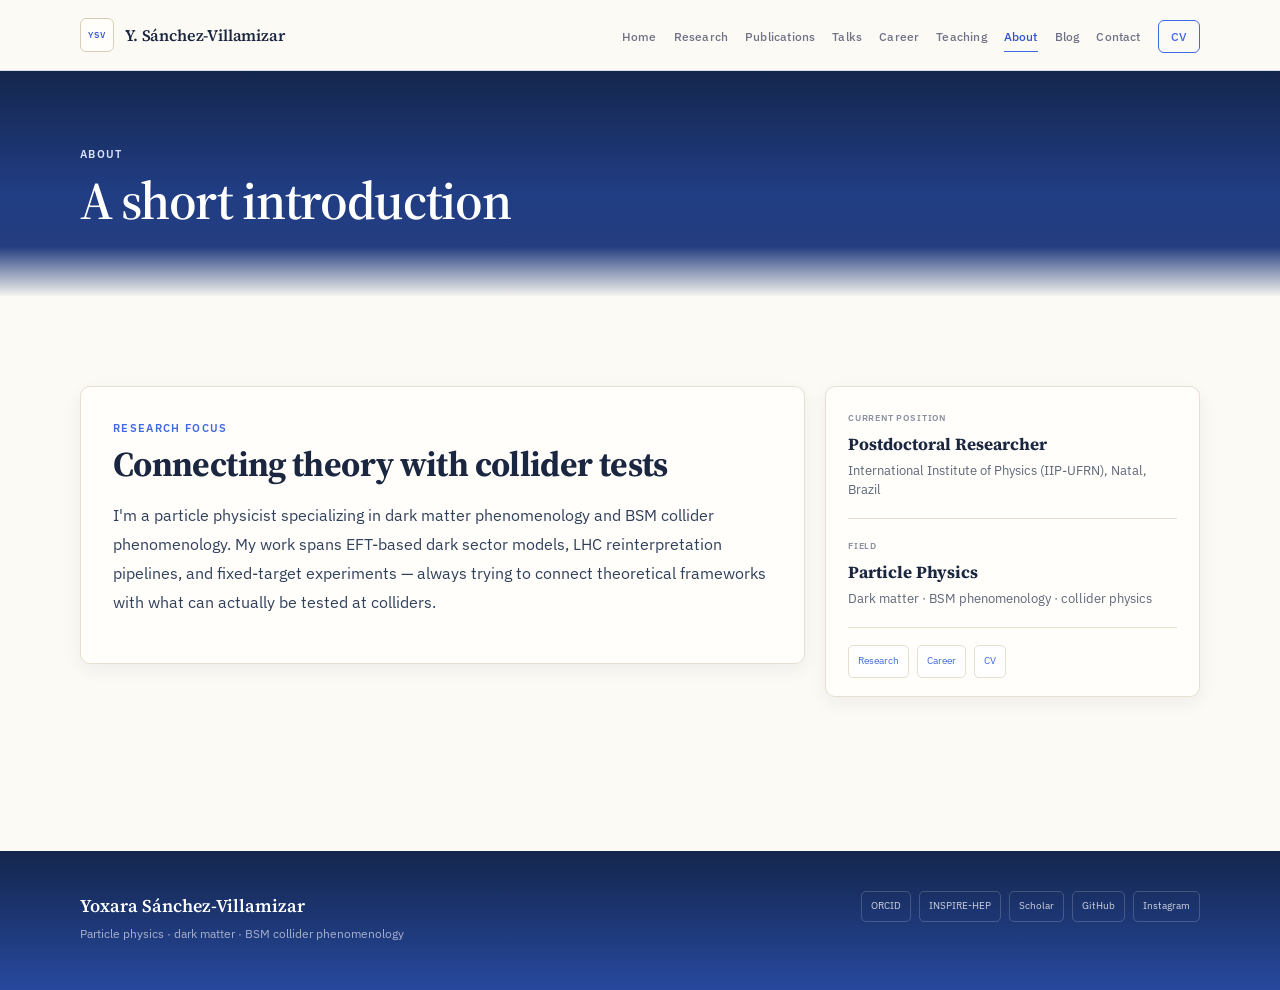
==== commit dd353e1e: "update page" ====
--- a/about.html
+++ b/about.html
@@ -74,7 +74,6 @@
 <a href="https://www.instagram.com/yoxara_sv/" rel="noopener" target="_blank">Instagram</a>
 </div>
 </div>
-<div class="container footer-bottom">© <span id="year"></span> Yoxara Sánchez-Villamizar</div>
 </footer>
 <script src="site.js"></script>
 </body>
--- a/styles.css
+++ b/styles.css
@@ -197,7 +197,6 @@
 .footer-social{display:flex;justify-content:flex-end;gap:8px;flex-wrap:wrap}
 .footer-social a{padding:6px 9px;border:1px solid rgba(255,255,255,.18);border-radius:5px;color:rgba(255,255,255,.78);font-size:10px}
 .footer-social a:hover{background:rgba(255,255,255,.07);color:#fff;text-decoration:none}
-.footer-bottom{padding-top:17px;border-top:1px solid rgba(255,255,255,.12);color:rgba(255,255,255,.43);font-family:var(--mono);font-size:9.5px}
 
 @media (max-width:1040px){
   .nav-burger{display:flex}
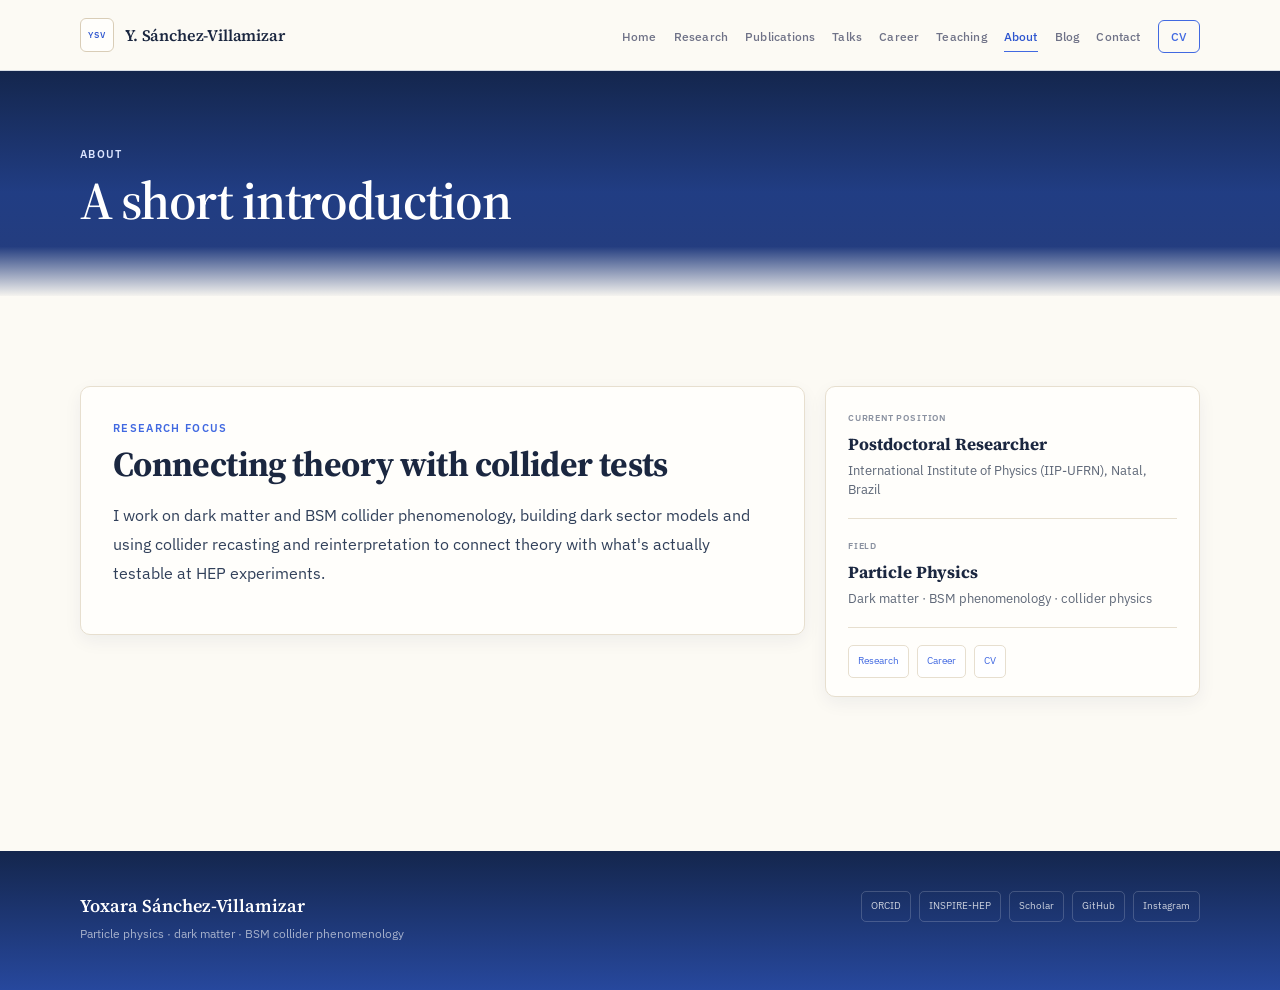
==== commit 95b09263: "about and contact" ====
--- a/about.html
+++ b/about.html
@@ -51,7 +51,7 @@
 <article class="prose-card">
 <div class="eyebrow">Research focus</div>
 <h2>Connecting theory with collider tests</h2>
-<p>I'm a particle physicist specializing in dark matter phenomenology and BSM collider phenomenology. My work spans EFT-based dark sector models, LHC reinterpretation pipelines, and fixed-target experiments — always trying to connect theoretical frameworks with what can actually be tested at colliders.</p>
+<p>I work on dark matter and BSM collider phenomenology, building dark sector models and using collider recasting and reinterpretation to connect theory with what's actually testable at HEP experiments.</p>
 </article>
 <aside class="profile-panel">
 <div class="profile-item"><span>Current position</span><strong>Postdoctoral Researcher</strong><small>International Institute of Physics (IIP-UFRN), Natal, Brazil</small></div>
--- a/styles.css
+++ b/styles.css
@@ -179,6 +179,100 @@
 .cv-pdf-card p{margin:0;font-size:13.5px}
 .cv-actions{margin-top:0;flex:0 0 auto}
 
+
+.course-card{
+  padding:0;
+  overflow:hidden;
+}
+
+.course-card-header{
+  padding:26px 26px 22px;
+}
+
+.course-code{
+  margin-bottom:8px;
+  color:var(--accent);
+  font-family:var(--mono);
+  font-size:10px;
+  font-weight:500;
+  letter-spacing:.08em;
+  text-transform:uppercase;
+}
+
+.course-card h3{
+  margin-bottom:9px;
+  font-size:21px;
+}
+
+.course-card-header p{
+  margin-bottom:0;
+  max-width:66ch;
+}
+
+.course-materials{
+  border-top:1px solid var(--line);
+}
+
+.material-link{
+  display:grid;
+  grid-template-columns:minmax(0,1fr) auto;
+  gap:24px;
+  align-items:center;
+  padding:15px 26px;
+  border-bottom:1px solid var(--line);
+  color:var(--ink-2);
+  transition:
+    background .18s var(--ease),
+    color .18s var(--ease),
+    padding-left .18s var(--ease);
+}
+
+.material-link:last-child{
+  border-bottom:0;
+}
+
+.material-link:hover{
+  padding-left:30px;
+  background:rgba(65,105,225,.045);
+  color:var(--accent);
+  text-decoration:none;
+}
+
+.material-title{
+  display:block;
+  font-size:13.5px;
+  font-weight:500;
+  line-height:1.45;
+}
+
+.material-meta{
+  display:block;
+  margin-top:3px;
+  color:var(--faint);
+  font-family:var(--mono);
+  font-size:9.5px;
+  letter-spacing:.025em;
+}
+
+.material-type{
+  display:inline-flex;
+  align-items:center;
+  gap:6px;
+  color:var(--accent);
+  font-family:var(--mono);
+  font-size:9px;
+  font-weight:500;
+  letter-spacing:.06em;
+  text-transform:uppercase;
+  white-space:nowrap;
+}
+
+.material-type::after{
+  content:'↗';
+  font-size:11px;
+  line-height:1;
+}
+
 .contact-list{font-family:var(--sans)}
 .contact-grid{display:grid;grid-template-columns:repeat(2,minmax(0,1fr));gap:12px}
 .contact-grid>div{display:flex;flex-direction:column;gap:5px;padding:18px 19px;border:1px solid var(--line);border-radius:var(--radius-sm);background:var(--surface)}
@@ -245,6 +339,9 @@
   .tl-item{grid-template-columns:1fr;gap:5px;padding-left:14px}
   .simple-list li{grid-template-columns:1fr;gap:4px}
   .contact-grid{grid-template-columns:1fr}
+  .course-card-header{padding:22px 20px 18px}
+  .material-link{padding:14px 20px;gap:14px}
+  .material-link:hover{padding-left:22px}
   .prose-card,.empty-state{padding:25px 21px}
   .cv-pdf-card{padding:23px 21px}
   .footer-inner{flex-direction:column}
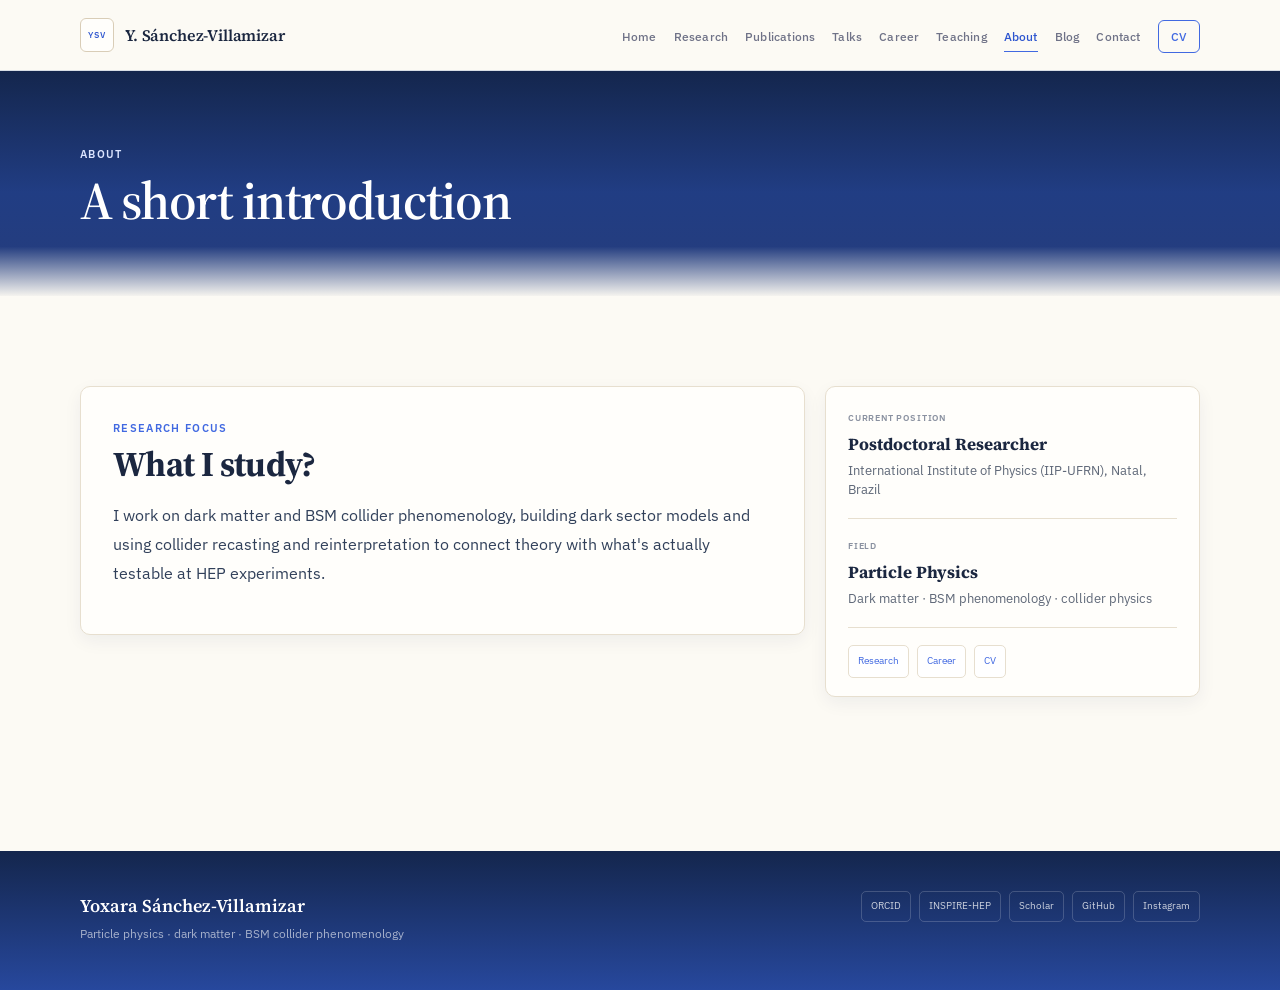
==== commit 70feb6b0: "about" ====
--- a/about.html
+++ b/about.html
@@ -50,7 +50,7 @@
 <section class="about-layout reveal">
 <article class="prose-card">
 <div class="eyebrow">Research focus</div>
-<h2>Connecting theory with collider tests</h2>
+<h2>What I study?</h2>
 <p>I work on dark matter and BSM collider phenomenology, building dark sector models and using collider recasting and reinterpretation to connect theory with what's actually testable at HEP experiments.</p>
 </article>
 <aside class="profile-panel">
